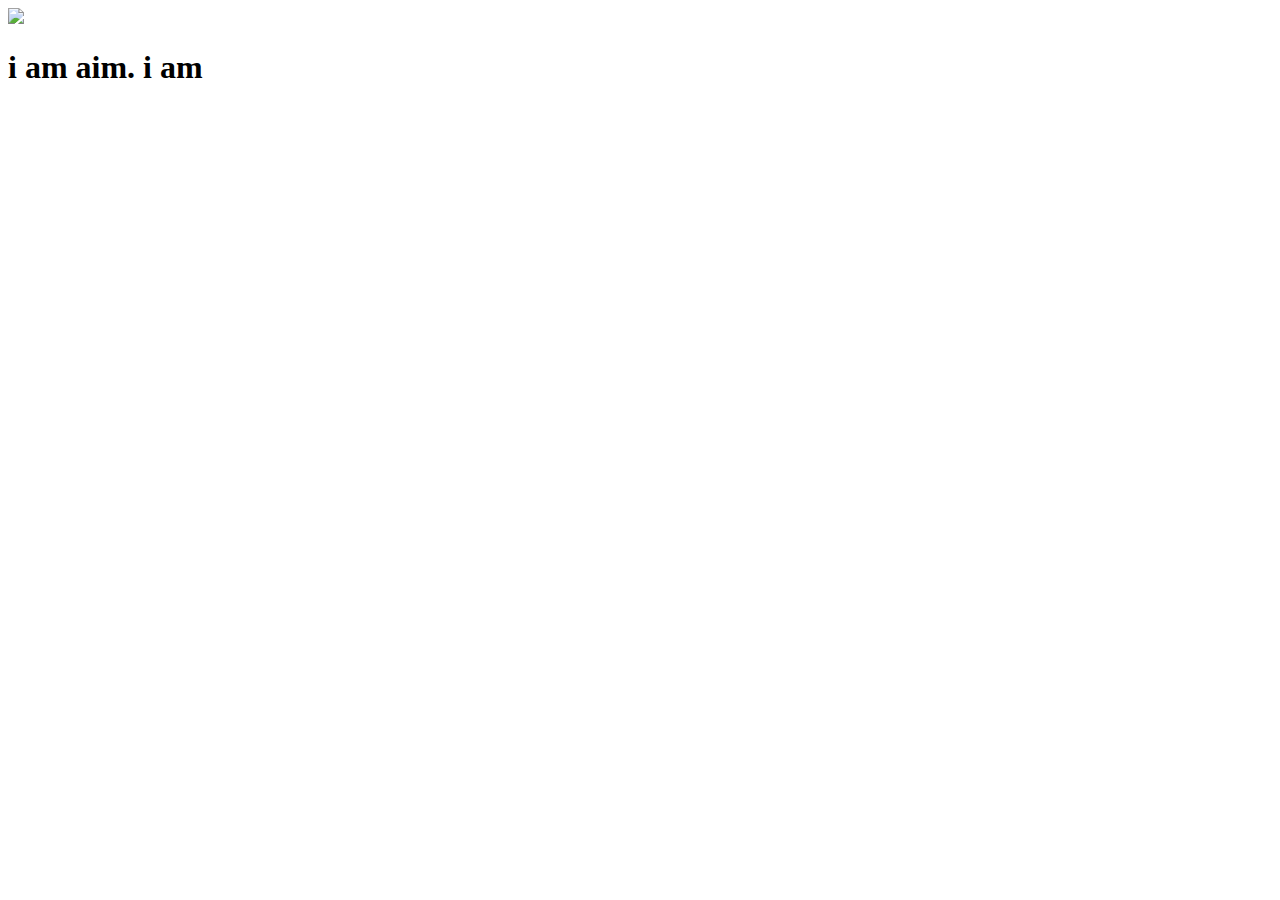
==== Portfolio/html/project1.html @ 428772e2 "4:38" ====
<!DOCTYPE html> 
<html>
<head>
	<title></title>
</head>
<body>

</body>
</html>
<head>
	<meta charset ="utf-8">
	<title>Aimmer</title>
	<link rel="stylesheet" type="text/css" href="css/style.css">
	<link href='https://fonts.googleapis.com/css?family=Noto+Sans:400,400italic,700,700italic' rel='stylesheet' type='text/css'>
</head>
<body>
<div>
	<img id="logo" src="images/aim_logo_portfolio.png">
	<h1><strong>i am aim. i am</strong></h1>
	</div>
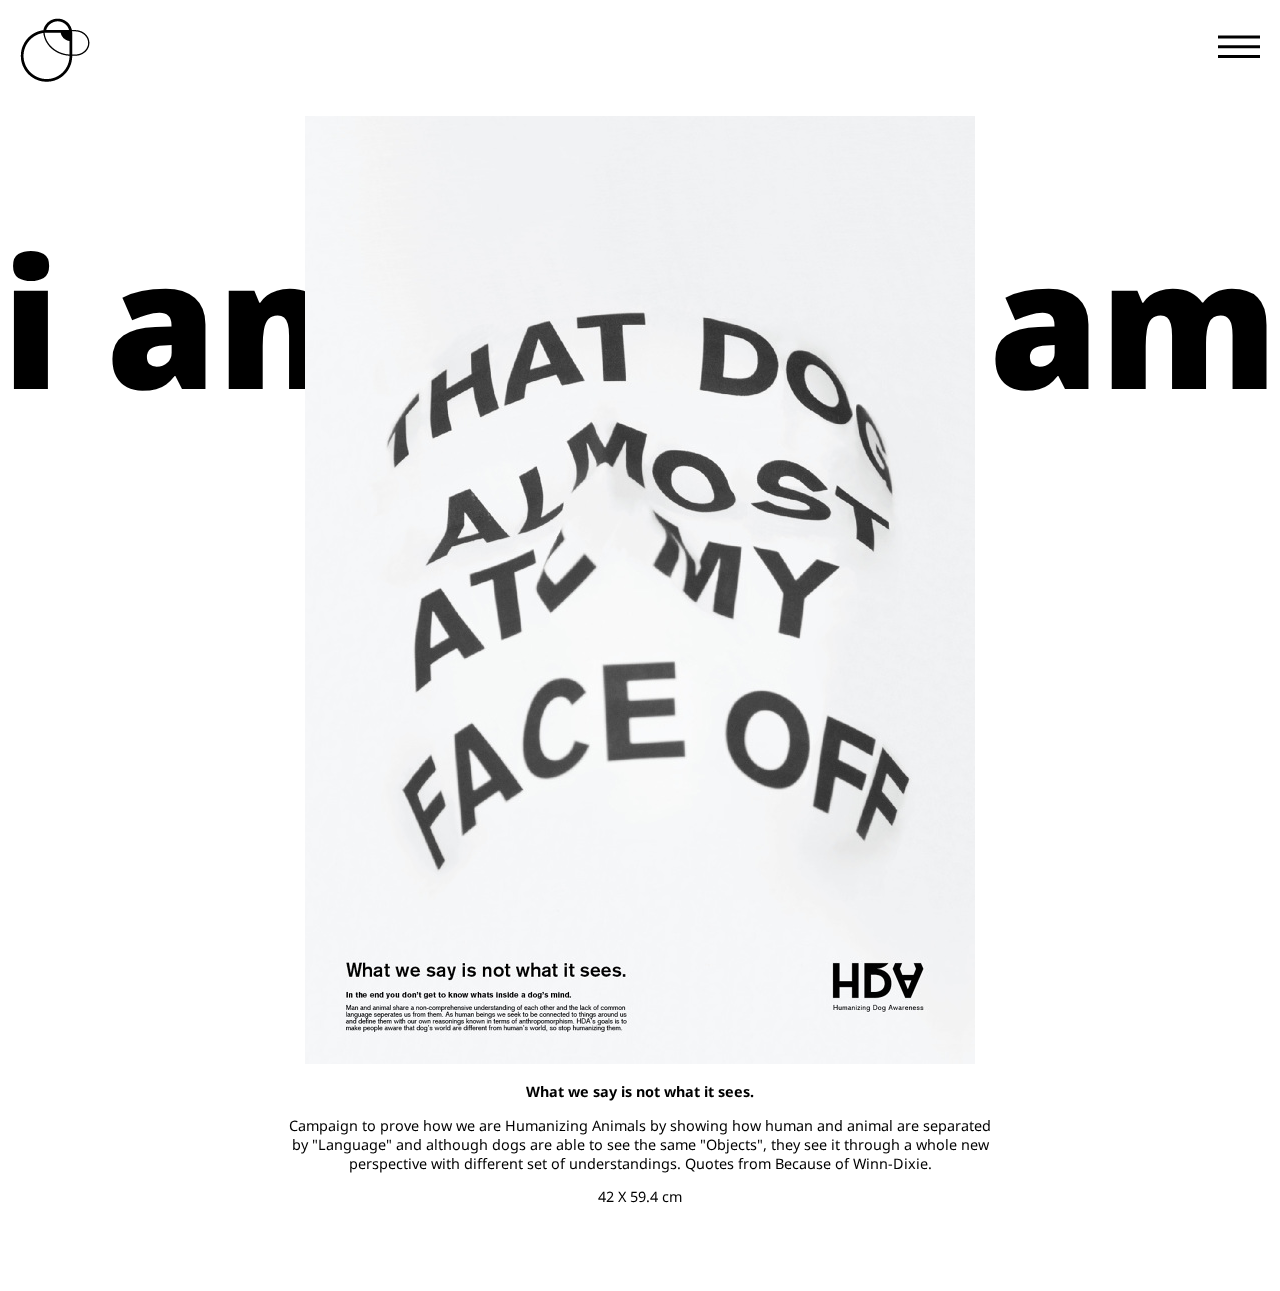
==== commit 440c99bc: "9:05" ====
--- a/Portfolio/html/project1.html
+++ b/Portfolio/html/project1.html
@@ -1,20 +1,31 @@
 <!DOCTYPE html> 
 <html>
 <head>
-	<title></title>
-</head>
-<body>
-
-</body>
-</html>
-<head>
 	<meta charset ="utf-8">
 	<title>Aimmer</title>
-	<link rel="stylesheet" type="text/css" href="css/style.css">
+	<link rel="stylesheet" type="text/css" href="css-project/style_project_pg.css">
 	<link href='https://fonts.googleapis.com/css?family=Noto+Sans:400,400italic,700,700italic' rel='stylesheet' type='text/css'>
 </head>
 <body>
-<div>
-	<img id="logo" src="images/aim_logo_portfolio.png">
+	<script type="text/javascript" src="http://ajax.googleapis.com/ajax/libs/jquery/1.7.1/jquery.min.js"></script>
+	<script type="text/javascript" src="js/smoothscroll.js"></script>
+
+	<a href= "../index.html"><img id="logo" src="images/aim_logo_portfolio.png"></a>
+	<img id="menu" src="images/menu.png">
+
+<div id="header">
+	<div id="i-am-aim">
 	<h1><strong>i am aim. i am</strong></h1>
 	</div>
+<div>
+
+	<img class= "image-project-page" src= "images/Project-1/Final-poster1-01_670.jpg">
+</div>
+<div class="project-title-page">
+	<p><strong>What we say is not what it sees.</strong></p>
+	<p>Campaign to prove how we are Humanizing Animals by showing how human and animal are separated <br> by "Language" and although dogs are able to see the same "Objects", they see it through a whole new<br> perspective with different set of understandings. Quotes from Because of Winn-Dixie.
+	<p>42 X 59.4 cm </p>
+</div>
+</div>
+</body>
+</html>--- a/Portfolio/html/css-project/style_project_pg.css
+++ b/Portfolio/html/css-project/style_project_pg.css
@@ -0,0 +1,80 @@
+
+#logo{
+  position: fixed;
+  float:left;
+  top: 18px;
+  left: 20px;
+  display: block;
+}
+
+#menu{
+	position: fixed;
+	float:right;
+	top:35px;
+	right:20px;
+	display: block;
+}
+
+#header{
+	position: relative;
+	top:100px;
+	padding-bottom: 70px;
+	text-align: center;
+	margin: 0px;
+}
+
+
+h1 {
+	font-size: 13.9vw;
+	font-family: 'Noto Sans', sans-serif;
+	text-align: center;
+	display:block;
+	position: relative;
+	width: 100vw;
+}
+
+#i-am-aim{
+	top:80px;
+	display:block;
+	position: fixed;
+	width: 100px;
+	height:100px;
+	animation: myRule 1.5s forwards; 
+}
+
+#graphic-designer{
+	position: relative;
+	font-family: 'Noto Sans', sans-serif;
+	text-align: center;
+	font-size: 1.5em;
+	top:-170px;
+}
+
+@keyframes myRule{ 
+
+	 from { opacity: 1.0;}
+     to { opacity: 0.05; }
+
+}
+
+.project-title-page{
+	top: 20px;
+	font-size: 0.9em;
+	text-align: center;
+	font-family: 'Noto Sans', sans-serif;
+
+
+}
+
+.image-project-page{
+	z-index: 100;
+	position: relative;
+	display: inline-block;
+}
+
+body{
+	-webkit-margin-before: 1em;
+    -webkit-margin-after: 1em;
+    -webkit-margin-start: 0px;
+    -webkit-margin-end: 0px;
+}
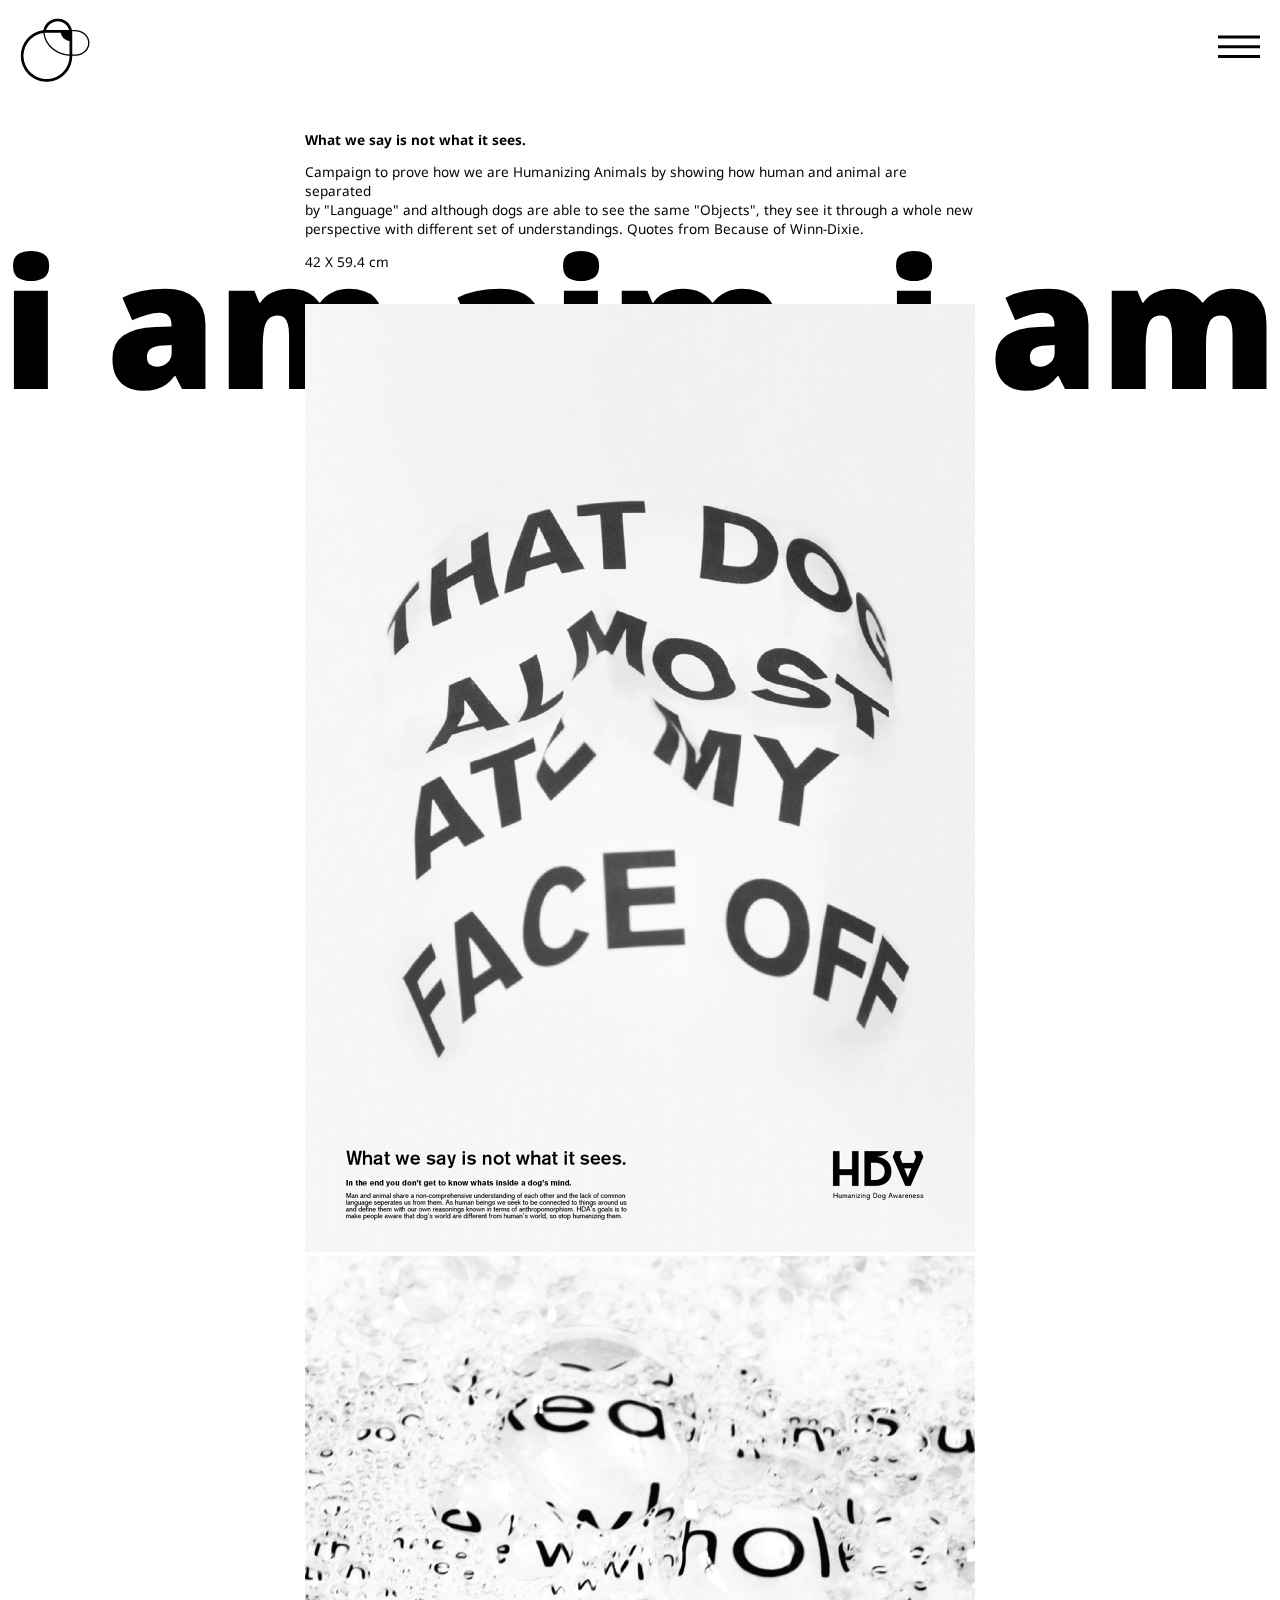
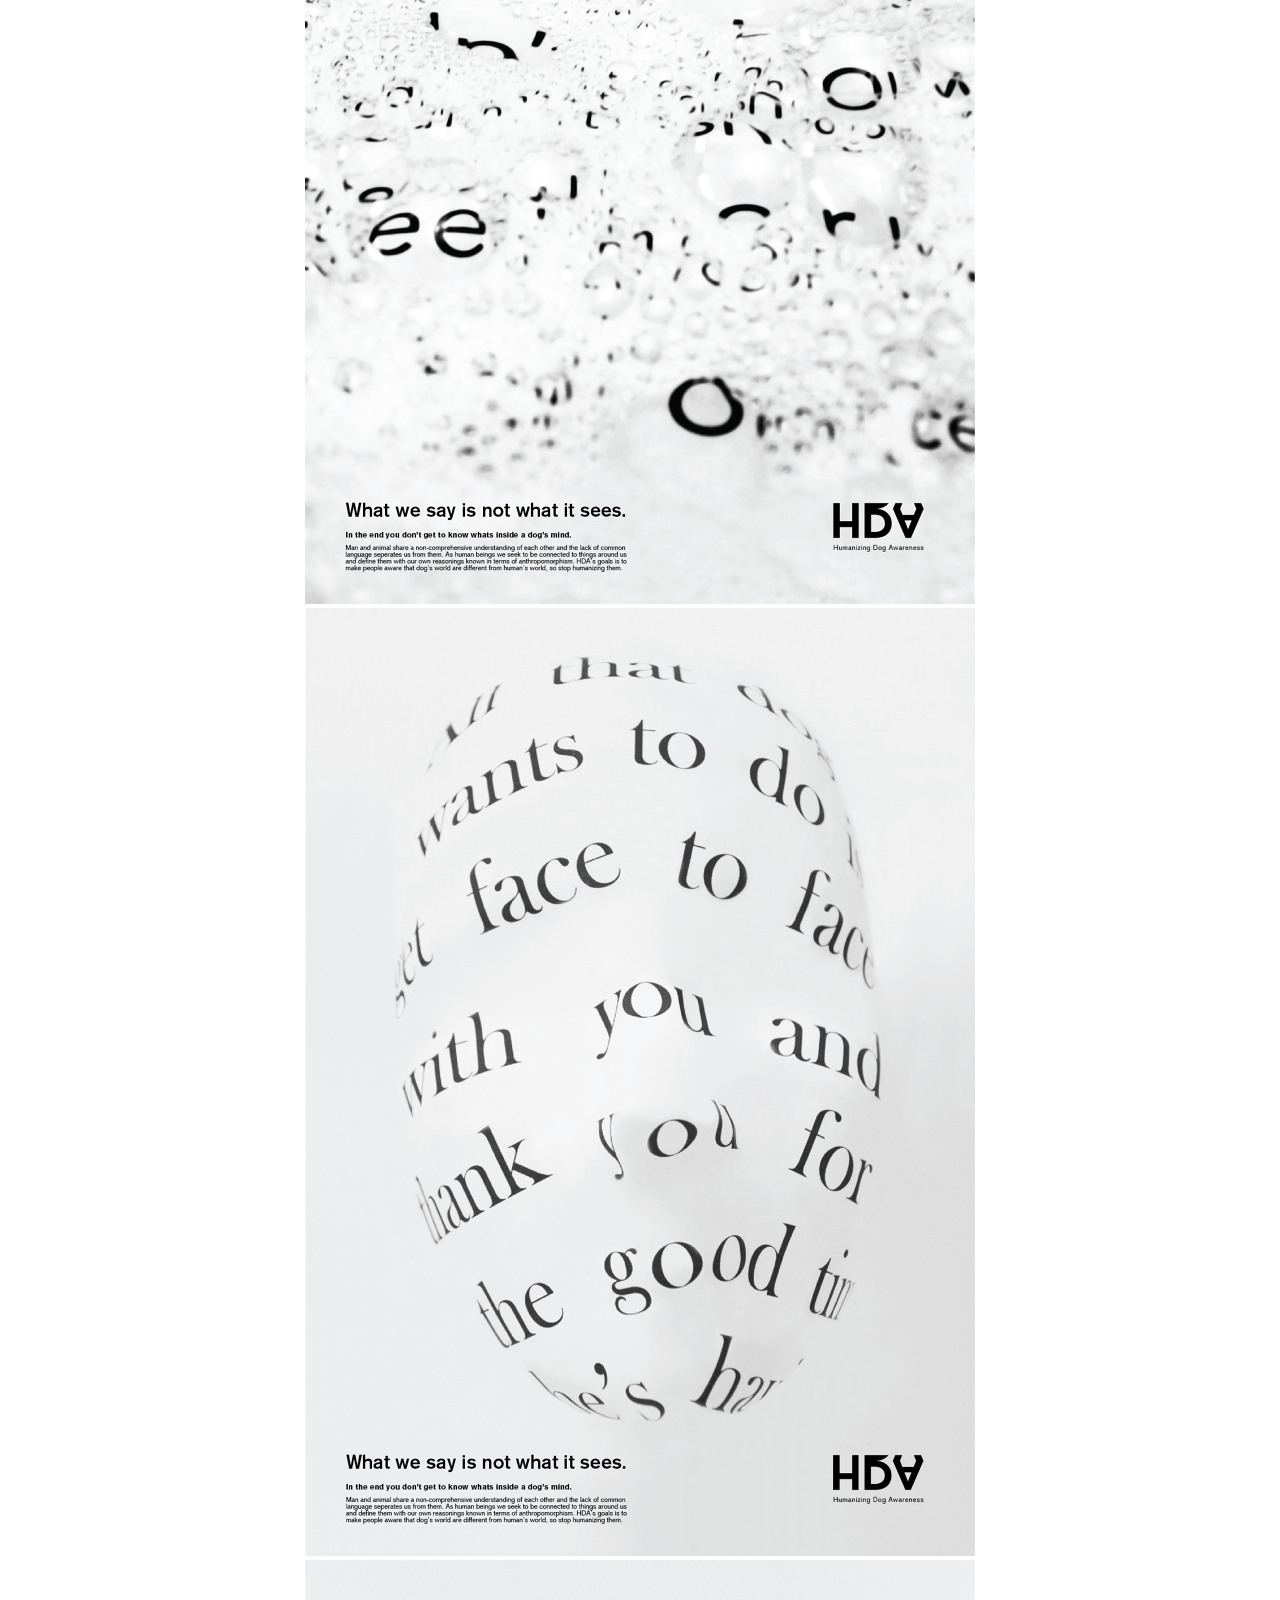
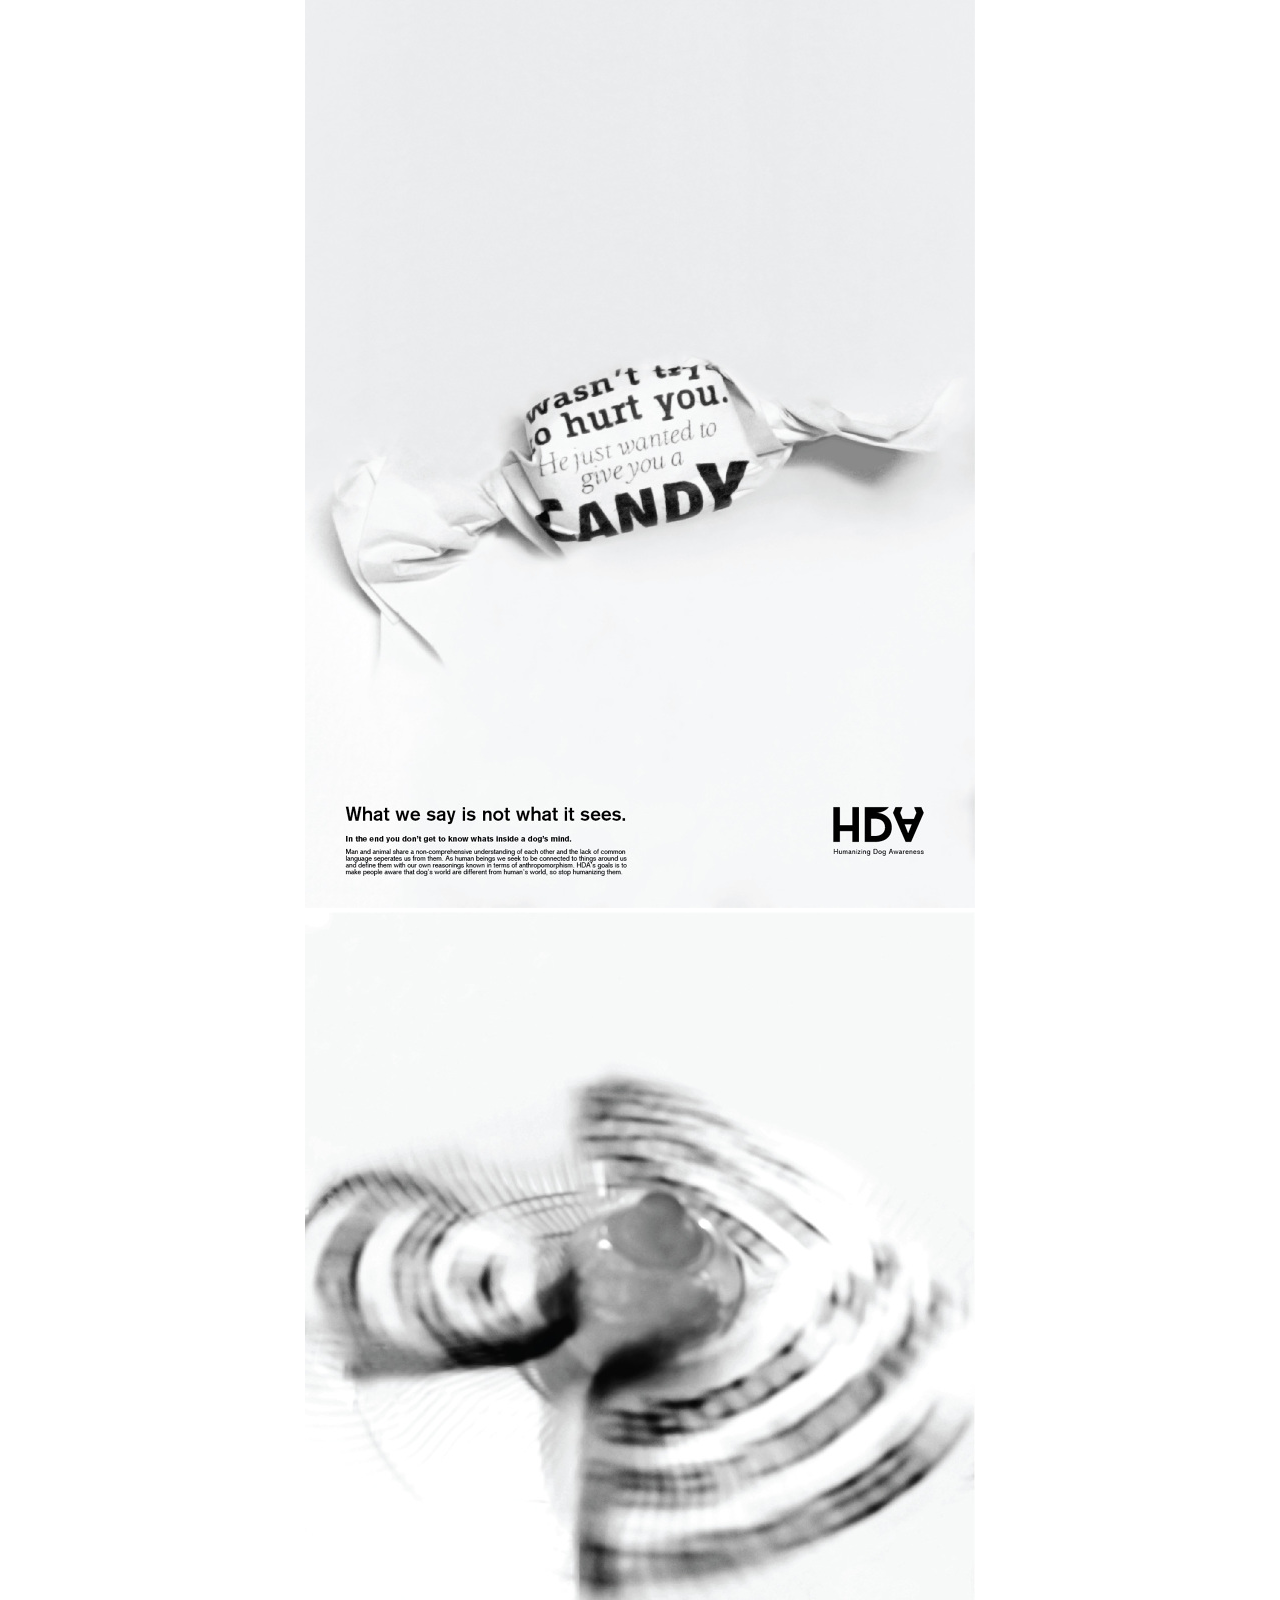
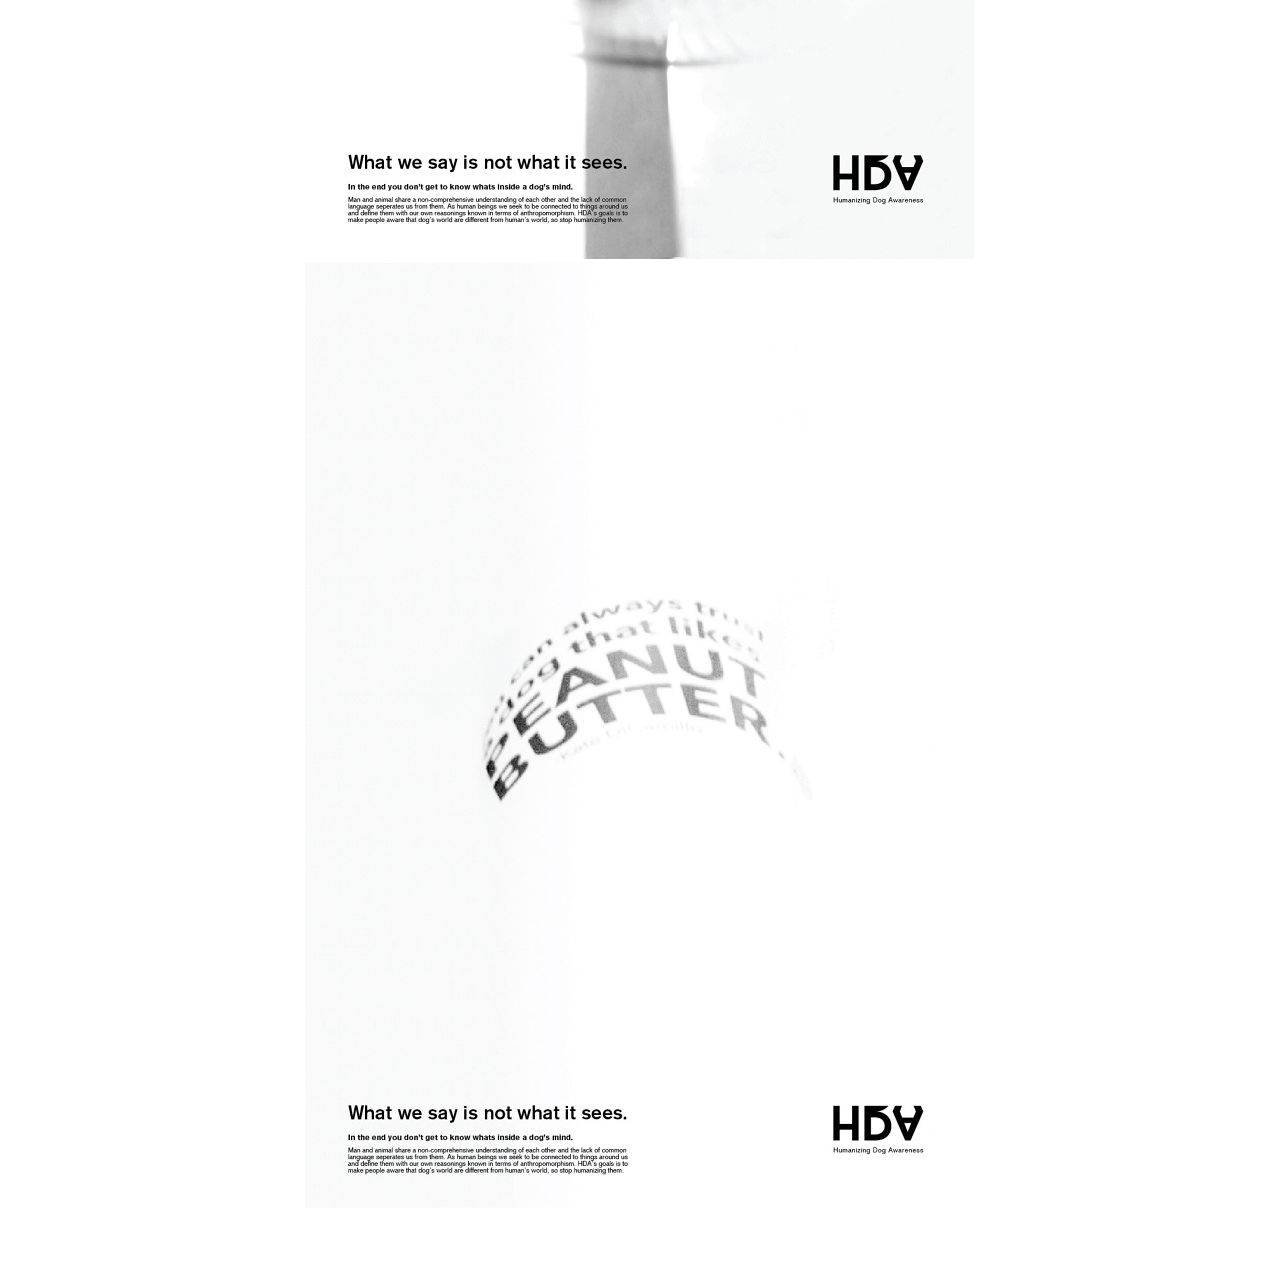
==== commit c75fb639: "8/8/16" ====
--- a/Portfolio/html/project1.html
+++ b/Portfolio/html/project1.html
@@ -7,9 +7,6 @@
 	<link href='https://fonts.googleapis.com/css?family=Noto+Sans:400,400italic,700,700italic' rel='stylesheet' type='text/css'>
 </head>
 <body>
-	<script type="text/javascript" src="http://ajax.googleapis.com/ajax/libs/jquery/1.7.1/jquery.min.js"></script>
-	<script type="text/javascript" src="js/smoothscroll.js"></script>
-
 	<a href= "../index.html"><img id="logo" src="images/aim_logo_portfolio.png"></a>
 	<img id="menu" src="images/menu.png">
 
@@ -17,15 +14,31 @@
 	<div id="i-am-aim">
 	<h1><strong>i am aim. i am</strong></h1>
 	</div>
-<div>
-
-	<img class= "image-project-page" src= "images/Project-1/Final-poster1-01_670.jpg">
-</div>
-<div class="project-title-page">
-	<p><strong>What we say is not what it sees.</strong></p>
-	<p>Campaign to prove how we are Humanizing Animals by showing how human and animal are separated <br> by "Language" and although dogs are able to see the same "Objects", they see it through a whole new<br> perspective with different set of understandings. Quotes from Because of Winn-Dixie.
-	<p>42 X 59.4 cm </p>
-</div>
+<div class="center-page">
+	
+		<div class="project-title-page">
+			<p><strong>What we say is not what it sees.</strong></p>
+			<p>Campaign to prove how we are Humanizing Animals by showing how human and animal are separated <br> by "Language" and although dogs are able to see the same "Objects", they see it through a whole new<br> perspective with different set of understandings. Quotes from Because of Winn-Dixie.
+			<p>42 X 59.4 cm </p>
+		</div>
+	<div class="image-container">
+		<img src= "images/Project-1/Final-poster1-01_670.jpg">
+	</div>
+	<div class="image-container">
+		<img class= "image-project-page" src= "images/Project-1/Final-poster2-02_670.jpg">
+	</div>
+	<div class="image-container">
+		<img class= "image-project-page" src="images/Project-1/Final-poster3-03_670.jpg">
+	</div>
+	<div class="image-container">
+		<img class= "image-project-page" src="images/Project-1/Final-poster4-04_670.jpg">
+	</div>
+	<div class="image-container">
+		<img class= "image-project-page" src="images/Project-1/Final-poster5-05_670.jpg">
+	</div>
+	<div class="image-container">
+		<img class= "image-project-page" src="images/Project-1/Final-poster6-06_670.jpg">
+	</div>
 </div>
 </body>
 </html>--- a/Portfolio/html/css-project/style_project_pg.css
+++ b/Portfolio/html/css-project/style_project_pg.css
@@ -1,10 +1,10 @@
 
 #logo{
+z-index: 100;
   position: fixed;
   float:left;
   top: 18px;
   left: 20px;
-  display: block;
 }
 
 #menu{
@@ -33,6 +33,17 @@
 	width: 100vw;
 }
 
+.center-page{
+	text-align: center;
+	display: inline-block;
+	position: relative;
+}
+
+.image-container{
+	text-align: center;
+	position: relative;
+}
+
 #i-am-aim{
 	top:80px;
 	display:block;
@@ -53,23 +64,17 @@
 @keyframes myRule{ 
 
 	 from { opacity: 1.0;}
-     to { opacity: 0.05; }
+     to { opacity: 0.03; }
 
 }
-
 .project-title-page{
 	top: 20px;
-	font-size: 0.9em;
-	text-align: center;
+	font-size: 0.85em;
+	text-align: left;
 	font-family: 'Noto Sans', sans-serif;
-
-
-}
-
-.image-project-page{
-	z-index: 100;
-	position: relative;
+	width:670px;
 	display: inline-block;
+	padding-bottom: 20px;
 }
 
 body{
@@ -78,3 +83,7 @@
     -webkit-margin-start: 0px;
     -webkit-margin-end: 0px;
 }
+
+video{
+	top:20px;
+}
